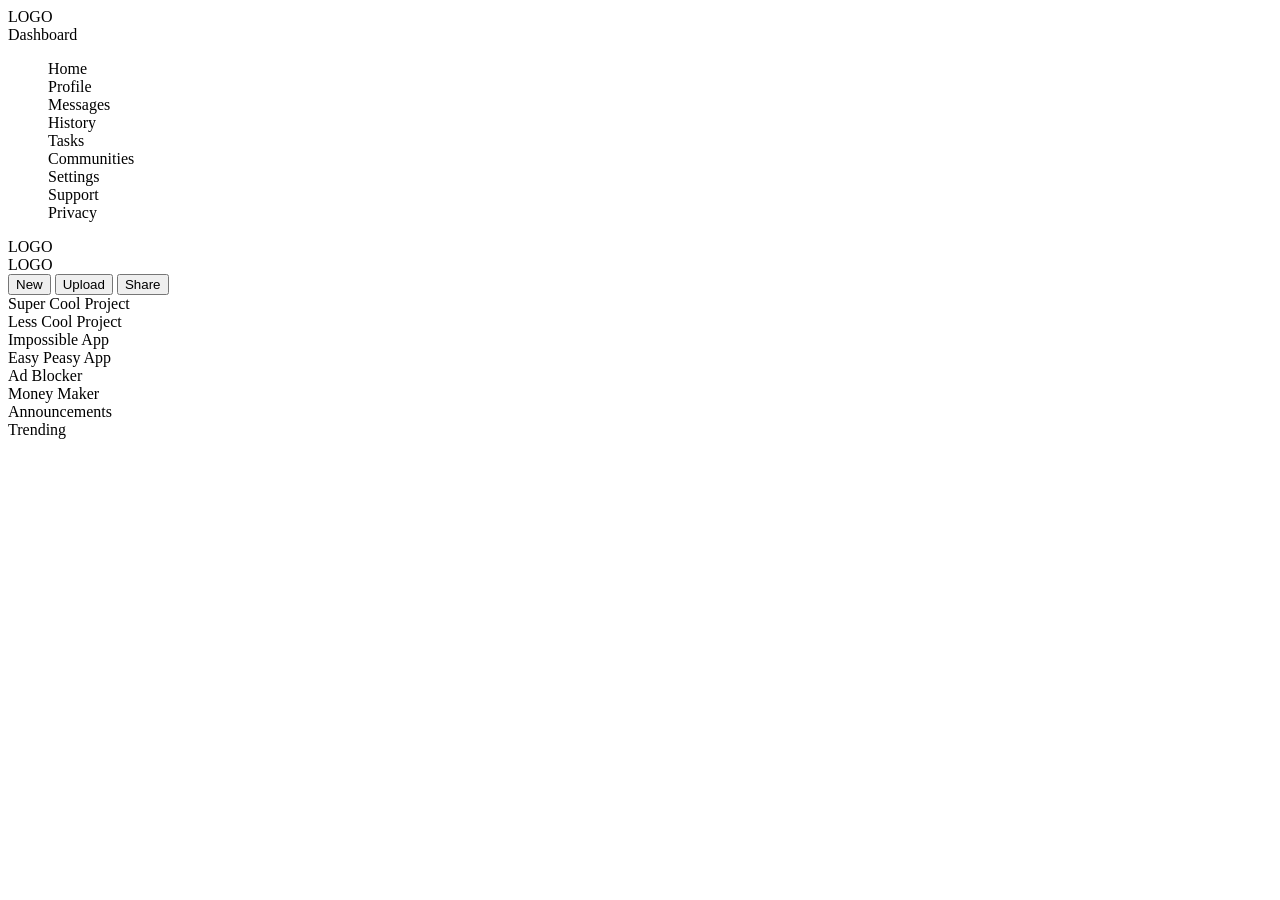
==== index.html @ 953f95b8 "Add basic layout for grid." ====
<!DOCTYPE html>
<html lang="en">
<head>
    <meta charset="UTF-8">
    <meta http-equiv="X-UA-Compatible" content="IE=edge">
    <meta name="viewport" content="width=device-width, initial-scale=1.0">
    <title>Admin Dashboard</title>
    <link rel="stylesheet" href="styles.css">
</head>

<body>
    <div class="webpage">
        <div class="sidebar">
            <div class="dash-logo">LOGO</div>
            <div class="dashboard">Dashboard</div>
            <ul>
                <div class="home">Home</div>
                <div class="profile">Profile</div>
                <div class="messages">Messages</div>
                <div class="history">History</div>
                <div class="tasks">Tasks</div>
                <div class="communities">Communities</div>
                <div class="settings">Settings</div>
                <div class="support">Support</div>
                <div class="privacy">Privacy</div>
            </ul>
        </div>
        <div class="top-bar">
            <div class="search-bar"></div>
            <div class="bar-logo">LOGO</div>
            <div class="notifications-logo">LOGO</div>
            <div class="user"></div>
            <div class="user-icon"></div>
            <div class="greeting"></div>
            <div class="buttons">
                <button>New</button>
                <button>Upload</button>
                <button>Share</button>
            </div>
        </div>
        <div class="projects">
            <div class="projects-one">Super Cool Project</div>
            <div class="projects-two">Less Cool Project</div>
            <div class="projects-three">Impossible App</div>
            <div class="projects-four">Easy Peasy App</div>
            <div class="projects-five">Ad Blocker</div>
            <div class="projects-six">Money Maker</div>
            <div class="announcements">Announcements</div>
            <div class="trending">Trending</div>
        </div>
    </div>
    
</body>
</html>
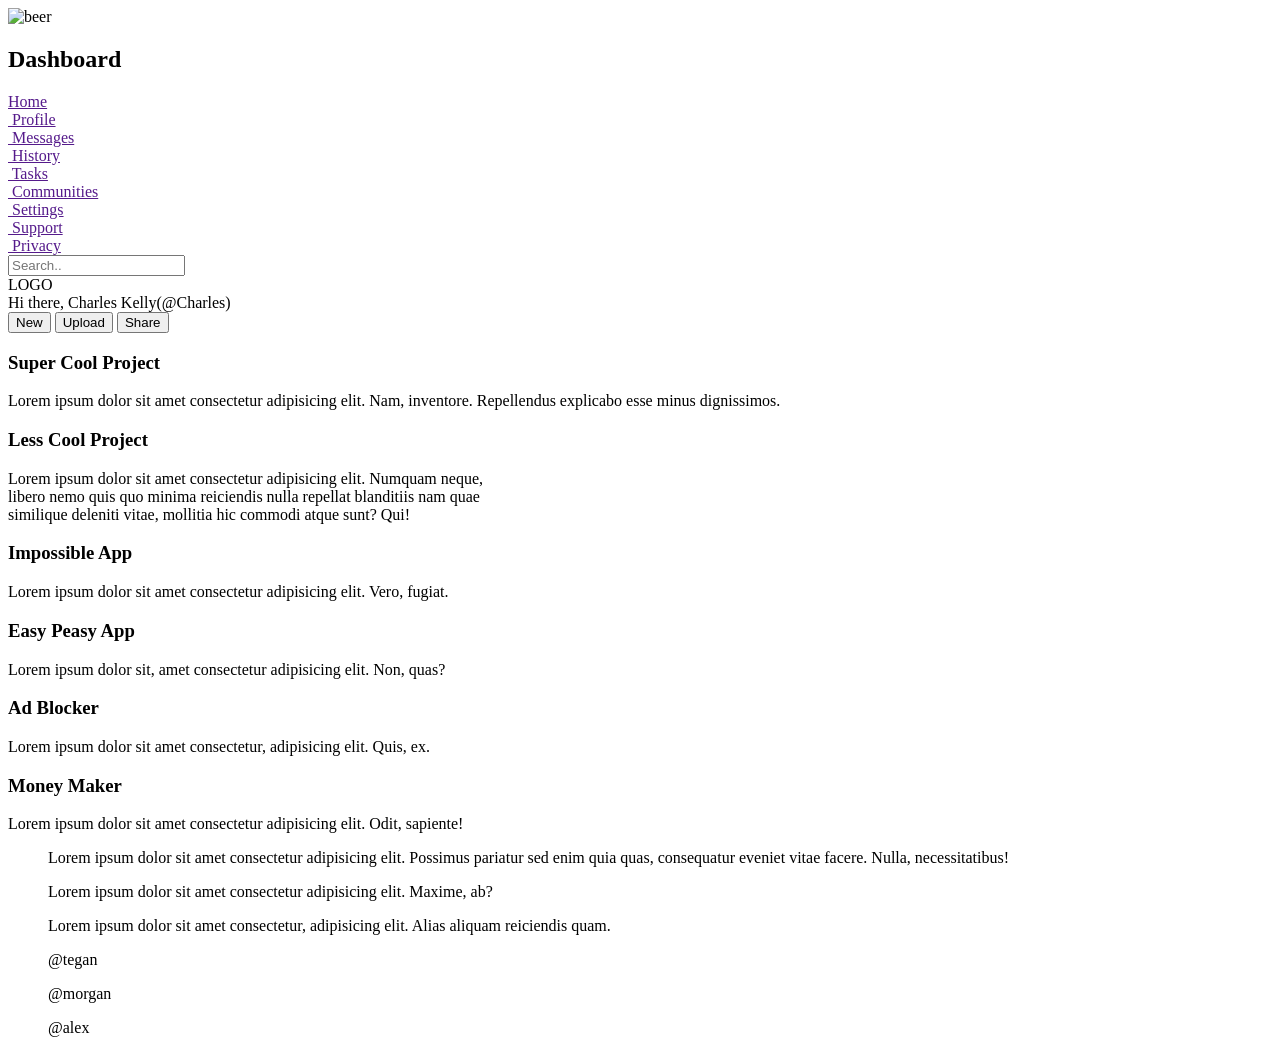
==== commit e467a6ac: "Add container divs." ====
--- a/index.html
+++ b/index.html
@@ -11,43 +11,96 @@
 <body>
     <div class="webpage">
         <div class="sidebar">
-            <div class="dash-logo">LOGO</div>
-            <div class="dashboard">Dashboard</div>
-            <ul>
-                <div class="home">Home</div>
-                <div class="profile">Profile</div>
-                <div class="messages">Messages</div>
-                <div class="history">History</div>
-                <div class="tasks">Tasks</div>
-                <div class="communities">Communities</div>
-                <div class="settings">Settings</div>
-                <div class="support">Support</div>
-                <div class="privacy">Privacy</div>
-            </ul>
+            <div class="sidelogo">
+                <div class="dash-logo">
+                    <img src="glass-mug-variant.png" alt="beer">
+                </div>
+                <div class="dashboard">
+                   <h2>Dashboard</h2> 
+                </div>
+            </div>
+           <div class="links">
+            <div class="top-half-sidebar">
+                <div class="home"><a href=""><img src="home.png" alt="">Home</a></div>
+                <div class="profile"><a href=""><img src="account.png" alt=""> Profile</a></div>
+                <div class="messages"><a href=""><img src="message.png" alt=""> Messages</a></div>
+                <div class="history"><a href=""><img src="history.png" alt=""> History</a></div>
+                <div class="tasks"><a href=""><img src="clipboard-list-outline.png" alt=""> Tasks</a></div>
+                <div class="communities"><a href=""><img src="account-group-outline.png" alt=""> Communities</a></div>
+            </div>
+            <div class="bottom-half-sidebar">
+                <div class="settings"><a href=""><img src="cog-outline.png" alt=""> Settings</a></div>
+                <div class="support"><a href=""><img src="account-question-outline.png" alt=""> Support</a></div>
+                <div class="privacy"><a href=""><img src="shield-check.png" alt=""> Privacy</a></div>
+                </div>
+           </div>
+            
         </div>
-        <div class="top-bar">
-            <div class="search-bar"></div>
-            <div class="bar-logo">LOGO</div>
-            <div class="notifications-logo">LOGO</div>
-            <div class="user"></div>
-            <div class="user-icon"></div>
-            <div class="greeting"></div>
-            <div class="buttons">
-                <button>New</button>
-                <button>Upload</button>
-                <button>Share</button>
+      
+            <div class="top-bar">
+                <div class="search-bar">
+                    <div class="input">
+                        <img src="icons8-search-24.png" alt=""><input type="text" placeholder="Search.."> 
+                    </div>
+                    <div class="bar-logo"></div>
+                </div>
+                <div class="notifications-logo">LOGO</div>
+                <div class="user"></div>
+                <div class="bottom-bar">
+                    <div class="user-icon"></div>
+                    <div class="greeting">Hi there, Charles Kelly(@Charles)</div>
+                    <div class="buttons">
+                        <button>New</button>
+                        <button>Upload</button>
+                        <button>Share</button>
+                    </div>
+
+                </div>
+               
             </div>
-        </div>
-        <div class="projects">
-            <div class="projects-one">Super Cool Project</div>
-            <div class="projects-two">Less Cool Project</div>
-            <div class="projects-three">Impossible App</div>
-            <div class="projects-four">Easy Peasy App</div>
-            <div class="projects-five">Ad Blocker</div>
-            <div class="projects-six">Money Maker</div>
-            <div class="announcements">Announcements</div>
-            <div class="trending">Trending</div>
-        </div>
+            <div class="container">
+                <div class="projects">
+                    <div class="projects-one">
+                        <h3>Super Cool Project</h3>
+                        <p>Lorem ipsum dolor sit amet consectetur adipisicing elit. 
+                            Nam, inventore. Repellendus explicabo esse minus dignissimos.</p>
+                    </div>
+                    <div class="projects-two">
+                        <h3>Less Cool Project</h3>
+                        <p>Lorem ipsum dolor sit amet consectetur adipisicing elit. Numquam neque, <br>
+                            libero nemo quis quo minima reiciendis nulla repellat blanditiis nam quae <br>
+                            similique deleniti vitae, mollitia hic commodi atque sunt? Qui!</p>
+                    </div>
+                    <div class="projects-three">
+                        <h3>Impossible App</h3>
+                        <p>Lorem ipsum dolor sit amet consectetur adipisicing elit. Vero, fugiat.</p>
+                    </div>
+                    <div class="projects-four">
+                        <h3>Easy Peasy App</h3>
+                        <p>Lorem ipsum dolor sit, amet consectetur adipisicing elit. Non, quas?</p>
+                    </div>
+                    <div class="projects-five">
+                        <h3>Ad Blocker</h3>
+                        <p>Lorem ipsum dolor sit amet consectetur, adipisicing elit. Quis, ex.</p>
+                    </div>
+                    <div class="projects-six">
+                        <h3>Money Maker</h3>
+                        <p>Lorem ipsum dolor sit amet consectetur adipisicing elit. Odit, sapiente!</p>
+                    </div>
+                </div>
+                <div class="right-side">
+                    <div class="announcements">
+                        <ul>Lorem ipsum dolor sit amet consectetur adipisicing elit. Possimus pariatur sed enim quia quas, consequatur eveniet vitae facere. Nulla, necessitatibus!</ul>
+                        <ul>Lorem ipsum dolor sit amet consectetur adipisicing elit. Maxime, ab?</ul>
+                        <ul>Lorem ipsum dolor sit amet consectetur, adipisicing elit. Alias aliquam reiciendis quam.</ul>
+                    </div>
+                    <div class="trending">
+                        <ul>@tegan</ul>
+                        <ul>@morgan</ul>
+                        <ul>@alex</ul>
+                    </div>
+                </div>
+            </div>  
     </div>
     
 </body>
--- a/styles.css
+++ b/styles.css
@@ -0,0 +1,3 @@
+.webpage {
+    display:grid;
+}
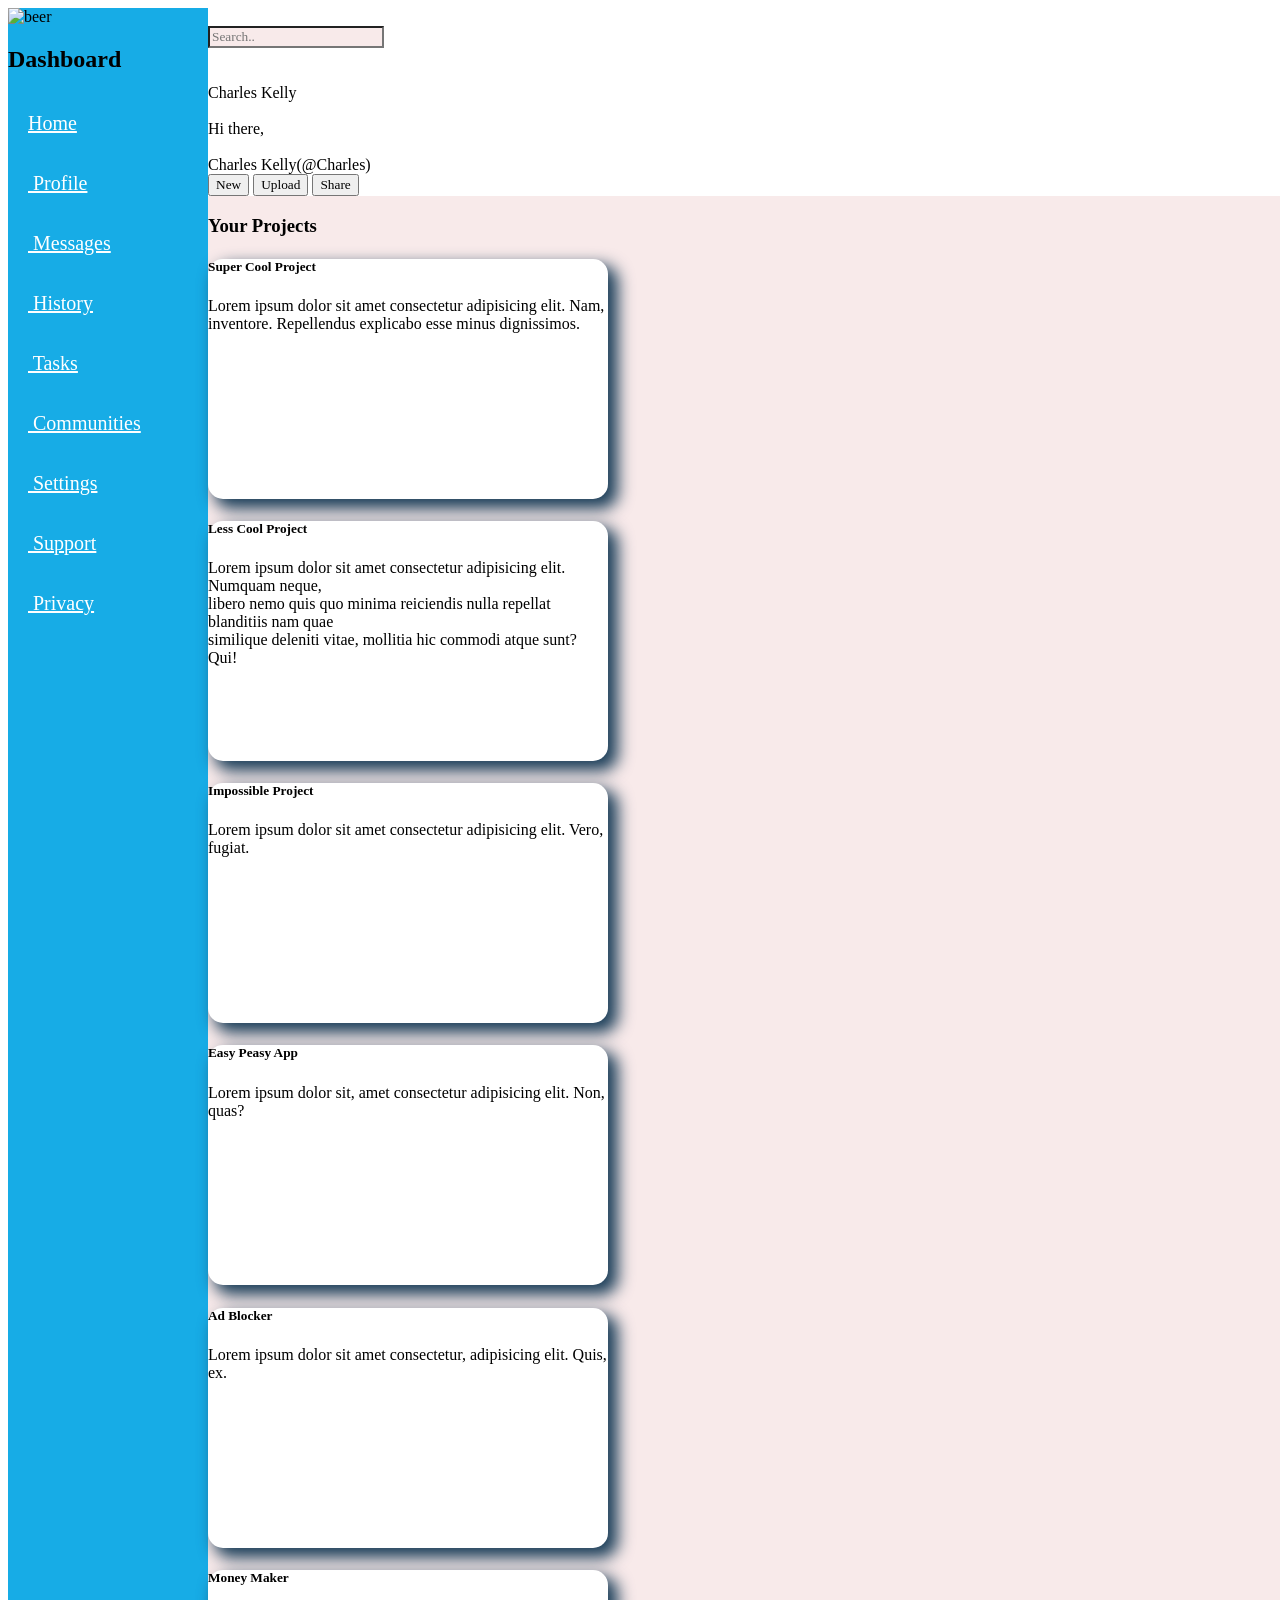
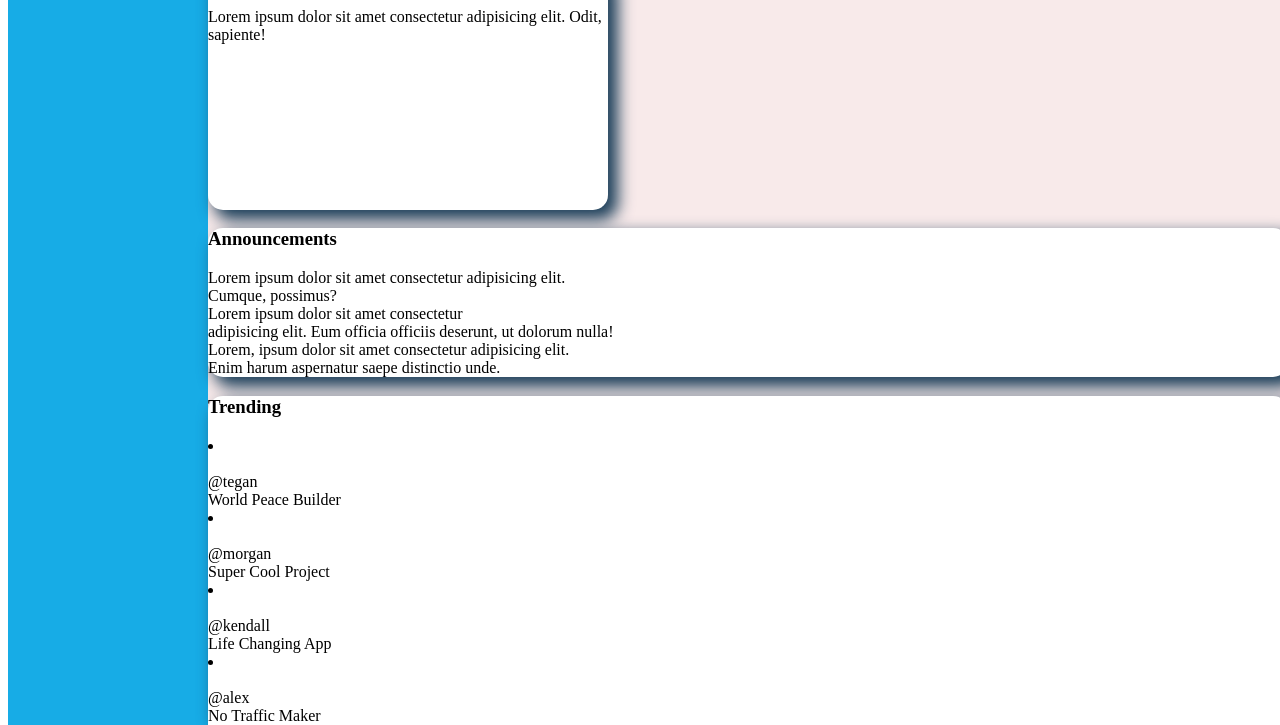
==== commit 53c999ca: "Add username and icons to index. Add container for projects and announcements." ====
--- a/index.html
+++ b/index.html
@@ -6,102 +6,183 @@
     <meta name="viewport" content="width=device-width, initial-scale=1.0">
     <title>Admin Dashboard</title>
     <link rel="stylesheet" href="styles.css">
+    <link rel="preconnect" href="https://fonts.googleapis.com">
+    <link rel="preconnect" href="https://fonts.gstatic.com" crossorigin>
+    <link href="https://fonts.googleapis.com/css2?family=Quicksand:wght@300;400;500;600;700&family=Roboto&display=swap" rel="stylesheet">
 </head>
 
 <body>
     <div class="webpage">
         <div class="sidebar">
-            <div class="sidelogo">
+            <div class="header">
                 <div class="dash-logo">
                     <img src="glass-mug-variant.png" alt="beer">
                 </div>
                 <div class="dashboard">
-                   <h2>Dashboard</h2> 
+                    <h2>Dashboard</h2> 
                 </div>
             </div>
-           <div class="links">
-            <div class="top-half-sidebar">
-                <div class="home"><a href=""><img src="home.png" alt="">Home</a></div>
-                <div class="profile"><a href=""><img src="account.png" alt=""> Profile</a></div>
-                <div class="messages"><a href=""><img src="message.png" alt=""> Messages</a></div>
-                <div class="history"><a href=""><img src="history.png" alt=""> History</a></div>
-                <div class="tasks"><a href=""><img src="clipboard-list-outline.png" alt=""> Tasks</a></div>
-                <div class="communities"><a href=""><img src="account-group-outline.png" alt=""> Communities</a></div>
+ 
+            <div class="links">
+                <div class="top-half-sidebar">
+                    <div class="home"><a href=""><img src="home.png" alt="">Home</a></div>
+                    <div class="profile"><a href=""><img src="account.png" alt=""> Profile</a></div>
+                    <div class="messages"><a href=""><img src="message.png" alt=""> Messages</a></div>
+                    <div class="history"><a href=""><img src="history.png" alt=""> History</a></div>
+                    <div class="tasks"><a href=""><img src="clipboard-list-outline.png" alt=""> Tasks</a></div>
+                    <div class="communities"><a href=""><img src="account-group-outline.png" alt=""> Communities</a></div>
+                </div>
+                <div class="bottom-half-sidebar">
+                    <div class="settings"><a href=""><img src="cog-outline.png" alt=""> Settings</a></div>
+                    <div class="support"><a href=""><img src="account-question-outline.png" alt=""> Support</a></div>
+                    <div class="privacy"><a href=""><img src="shield-check.png" alt=""> Privacy</a></div>
+                </div>
             </div>
-            <div class="bottom-half-sidebar">
-                <div class="settings"><a href=""><img src="cog-outline.png" alt=""> Settings</a></div>
-                <div class="support"><a href=""><img src="account-question-outline.png" alt=""> Support</a></div>
-                <div class="privacy"><a href=""><img src="shield-check.png" alt=""> Privacy</a></div>
+        </div>
+
+      
+        <div class="top-header">
+            <div class="top-half-header">
+                <div class="top-left-header">
+                  <div class="search-logo">
+                    <img src="icons8-search-24.png" alt="">
+                    </div>
+                    <div class="search-bar">
+                        <div class="input">
+                            <input type="text" placeholder="Search.."> 
+                        </div>
+                    </div>  
+                </div>  
+                <div class="top-right-header">
+                    <div class="notifications-logo">
+                        <img src="notification.png" alt="">
+                    </div>
+                    <div class="user-icon">
+                        <img src="cute-cat-gaming-cartoon/36..04.jpg" alt="">
+                    </div>
+                    <div class="userName">Charles Kelly</div>
+                </div>  
+            </div>
+            <div class="bottom-half-header">
+                <div class="bottom-left-header">
+                    <div class="user-icon">
+                        <img src="cute-cat-gaming-cartoon/36..04.jpg" alt="">
+                    </div>
+                    <div class="greeting">Hi there, <br><br>Charles Kelly(@Charles)</div>   
                 </div>
-           </div>
-            
-        </div>
-      
-            <div class="top-bar">
-                <div class="search-bar">
-                    <div class="input">
-                        <img src="icons8-search-24.png" alt=""><input type="text" placeholder="Search.."> 
-                    </div>
-                    <div class="bar-logo"></div>
-                </div>
-                <div class="notifications-logo">LOGO</div>
-                <div class="user"></div>
-                <div class="bottom-bar">
-                    <div class="user-icon"></div>
-                    <div class="greeting">Hi there, Charles Kelly(@Charles)</div>
+                <div class="bottom-right-header">
                     <div class="buttons">
-                        <button>New</button>
-                        <button>Upload</button>
-                        <button>Share</button>
-                    </div>
-
+                        <button class="new">New</button>
+                        <button class="upload">Upload</button>
+                        <button class="share">Share</button>
+                    </div>   
                 </div>
                
             </div>
-            <div class="container">
+        </div>
+
+        <div class="container">
+            <div class="projects-container">
+                <h3>Your Projects</h3>
                 <div class="projects">
                     <div class="projects-one">
-                        <h3>Super Cool Project</h3>
+                        <h5 class="title">Super Cool Project</h3>
                         <p>Lorem ipsum dolor sit amet consectetur adipisicing elit. 
                             Nam, inventore. Repellendus explicabo esse minus dignissimos.</p>
+                        <div class="actions">
+                            <span class="icons"></span>
+                            <span class="icons"></span>
+                            <span class="icons"></span>
+                        </div>
                     </div>
                     <div class="projects-two">
-                        <h3>Less Cool Project</h3>
-                        <p>Lorem ipsum dolor sit amet consectetur adipisicing elit. Numquam neque, <br>
-                            libero nemo quis quo minima reiciendis nulla repellat blanditiis nam quae <br>
-                            similique deleniti vitae, mollitia hic commodi atque sunt? Qui!</p>
+                        <div class="card-two">
+                            <h5 class="title">Less Cool Project</h3>
+                                <p>Lorem ipsum dolor sit amet consectetur adipisicing elit. Numquam neque, <br>
+                                    libero nemo quis quo minima reiciendis nulla repellat blanditiis nam quae <br>
+                                    similique deleniti vitae, mollitia hic commodi atque sunt? Qui!</p>
+                        </div>
                     </div>
                     <div class="projects-three">
-                        <h3>Impossible App</h3>
+                        <h5 class="title">Impossible Project</h5>
                         <p>Lorem ipsum dolor sit amet consectetur adipisicing elit. Vero, fugiat.</p>
                     </div>
                     <div class="projects-four">
-                        <h3>Easy Peasy App</h3>
+                        <h5>Easy Peasy App</h5>
                         <p>Lorem ipsum dolor sit, amet consectetur adipisicing elit. Non, quas?</p>
                     </div>
                     <div class="projects-five">
-                        <h3>Ad Blocker</h3>
+                        <h5 class="title">Ad Blocker</h3>
                         <p>Lorem ipsum dolor sit amet consectetur, adipisicing elit. Quis, ex.</p>
                     </div>
                     <div class="projects-six">
-                        <h3>Money Maker</h3>
+                        <h5 class="title">Money Maker</h3>
                         <p>Lorem ipsum dolor sit amet consectetur adipisicing elit. Odit, sapiente!</p>
                     </div>
                 </div>
+            </div>
+                
                 <div class="right-side">
-                    <div class="announcements">
-                        <ul>Lorem ipsum dolor sit amet consectetur adipisicing elit. Possimus pariatur sed enim quia quas, consequatur eveniet vitae facere. Nulla, necessitatibus!</ul>
-                        <ul>Lorem ipsum dolor sit amet consectetur adipisicing elit. Maxime, ab?</ul>
-                        <ul>Lorem ipsum dolor sit amet consectetur, adipisicing elit. Alias aliquam reiciendis quam.</ul>
+                    <div class="announcements-container">
+                        <h3>Announcements</h3>
+                        <div class="announcements">
+                            <div class="client-update">
+                                <div class="news-one">Lorem ipsum dolor sit amet consectetur adipisicing elit. <br>Cumque, possimus?</div>
+                            </div>
+                            <div class="client-update-two">
+                                <div class="news-two">Lorem ipsum dolor sit amet consectetur <br>adipisicing elit. Eum officia officiis deserunt, ut dolorum nulla!</div>
+                            </div>
+                            <div class="client-update-three">
+                                <div class="news-three">Lorem, ipsum dolor sit amet consectetur adipisicing elit.<br> Enim harum aspernatur saepe distinctio unde.</div>
+                            </div>       
+                        </div>
                     </div>
-                    <div class="trending">
-                        <ul>@tegan</ul>
-                        <ul>@morgan</ul>
-                        <ul>@alex</ul>
+                    
+                    <div class="trending-container">
+                        <h3>Trending</h3>
+                        <div class="trending">
+                          <li class="trending1">
+                            <div class="picture">
+                                <img src="man (1).png" alt="">
+                            </div>
+                            <div class="user">
+                                <div class="name">@tegan</div>
+                                <div class="bio">World Peace Builder</div>
+                            </div>
+                          </li>
+                          <li class="trending2">
+                            <div class="picture">
+                                <img src="man (32).png" alt="">
+                            </div>
+                            <div class="user">
+                                <div class="name">@morgan</div>
+                                <div class="bio">Super Cool Project</div>
+                            </div>
+                          </li>
+                          <li class="trending3">
+                            <div class="picture">
+                                <img src="woman (1).png" alt="">
+                            </div>
+                            <div class="user">
+                                <div class="name">@kendall</div>
+                                <div class="bio">Life Changing App</div>
+                            </div>
+                          </li>
+                          <li class="trending4">
+                            <div class="picture">
+                                <img src="woman (2).png" alt="">
+                            </div>
+                            <div class="user">
+                                <div class="name">@alex</div>
+                                <div class="bio">No Traffic Maker</div>
+                            </div>
+                          </li>
+                            
+                        </div>
                     </div>
+                   
                 </div>
-            </div>  
-    </div>
-    
+        </div>  
+    </div>  
 </body>
 </html>
--- a/styles.css
+++ b/styles.css
@@ -1,3 +1,94 @@
+@font-face {
+    font-family: odinfont;
+    src: url(Roboto-Regular.ttf);
+}
+
+*{
+    font-family: odinfont;
+}
+
+
+
 .webpage {
+    width: 100vw;
+    height: 100vh;
     display:grid;
-}+    grid-template-columns: 200px 1fr;
+    grid-template-rows: auto 1fr;
+    grid-template-areas:
+        "sidebar header"
+        "sidebar content";
+}
+
+/*----------- Sidebar-----------*/
+
+a{
+
+    color:white;
+    padding:1em;
+    font-size: 20px;
+    line-height: 300%;
+
+}
+
+.sidebar{
+    grid-area: sidebar;
+    background-color: rgb(23, 172, 230);
+}
+
+.top-bar{
+    grid-area: header;
+    padding:2em;
+    box-shadow: 8px 8px 16px 2px #1b3e59
+}
+
+.sidelogo{
+    display:flex;
+    color:white;
+    letter-spacing: 1px;
+}
+
+/*-----------Content-----------*/
+
+
+.container {
+    background-color: rgba(172, 13, 13, 0.088);
+}
+
+.links {
+    display:flex;
+    flex-direction: column;
+    line-height: 200%;
+    justify-content: center;
+
+}
+
+input {
+    background-color: rgba(172, 13, 13, 0.088);
+
+}
+
+.trending {
+    grid-area: trending;
+    background-color:white;
+}
+
+.projects{
+    grid-area: projects;
+}
+
+.projects > div {
+    background-color: white;
+    border-radius: 15px;
+    box-shadow: 8px 8px 16px 2px #1b3e59;
+    min-width: 300px;
+    max-width: 400px;
+    min-height:240px;
+    font-family: odinfont;
+}
+
+.right-side > div {
+    background-color: white;
+    border-radius: 15px;
+    box-shadow: 8px 8px 16px 2px #1b3e59
+}
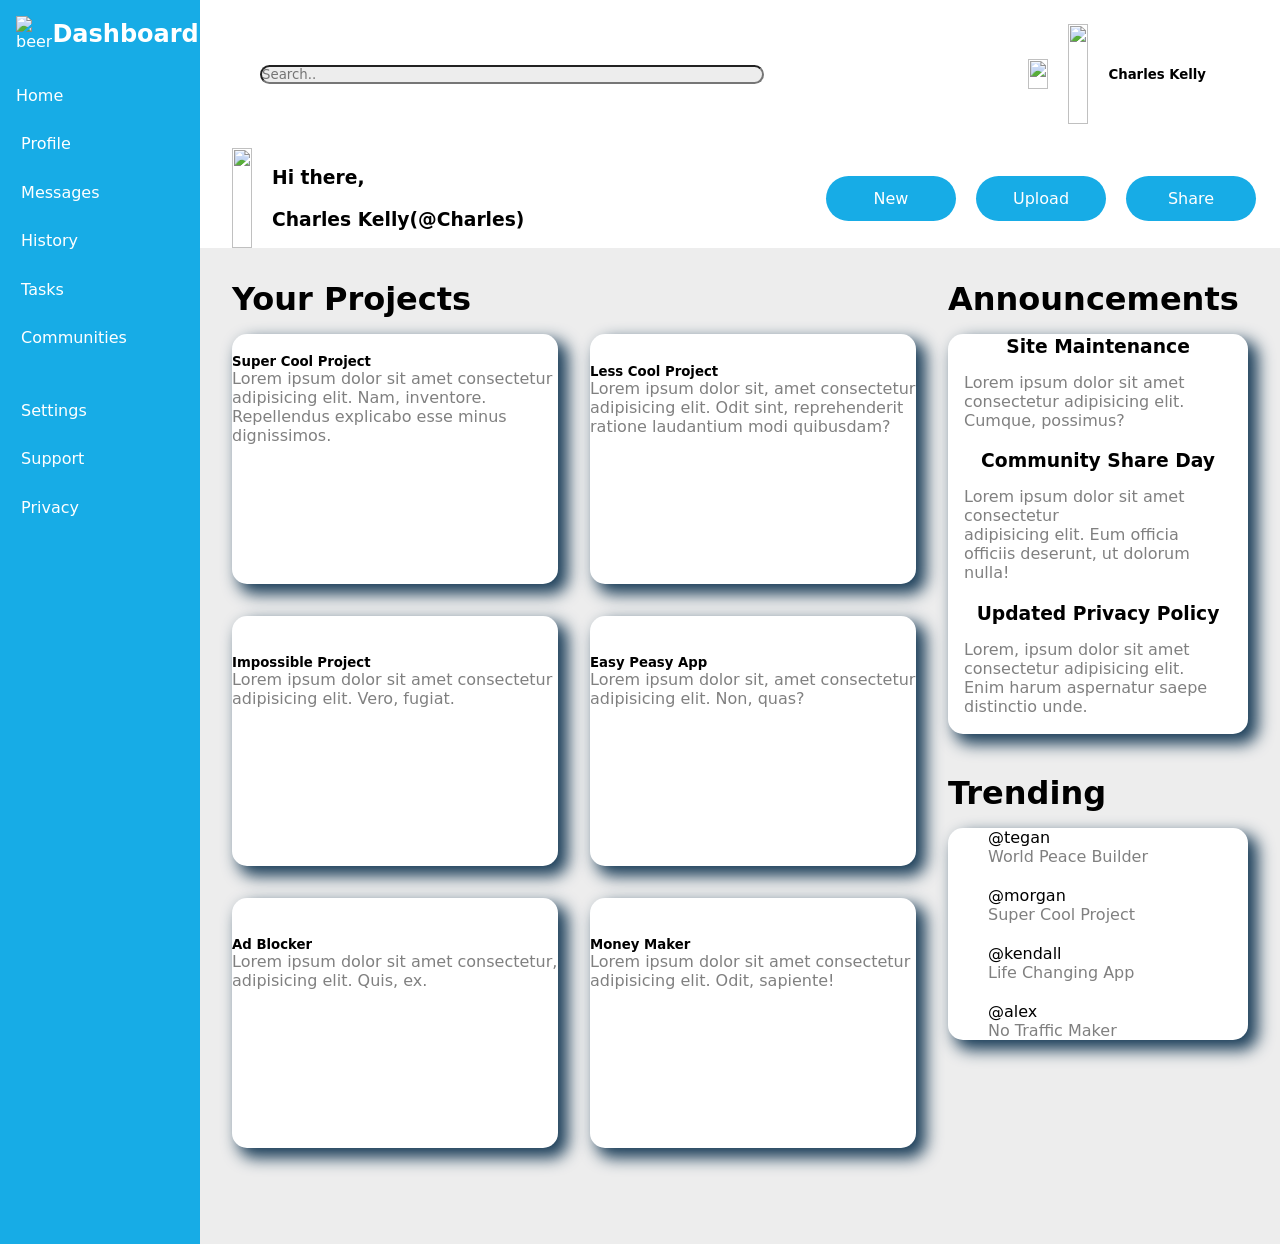
==== commit 3deb2365: "Position action icons." ====
--- a/index.html
+++ b/index.html
@@ -9,6 +9,7 @@
     <link rel="preconnect" href="https://fonts.googleapis.com">
     <link rel="preconnect" href="https://fonts.gstatic.com" crossorigin>
     <link href="https://fonts.googleapis.com/css2?family=Quicksand:wght@300;400;500;600;700&family=Roboto&display=swap" rel="stylesheet">
+    <link href="https://fonts.googleapis.com/icon?family=Material+Icons"  rel="stylesheet">
 </head>
 
 <body>
@@ -60,7 +61,7 @@
                     <div class="user-icon">
                         <img src="cute-cat-gaming-cartoon/36..04.jpg" alt="">
                     </div>
-                    <div class="userName">Charles Kelly</div>
+                    <h5 class="userName">Charles Kelly</h5>
                 </div>  
             </div>
             <div class="bottom-half-header">
@@ -68,7 +69,7 @@
                     <div class="user-icon">
                         <img src="cute-cat-gaming-cartoon/36..04.jpg" alt="">
                     </div>
-                    <div class="greeting">Hi there, <br><br>Charles Kelly(@Charles)</div>   
+                    <h3 class="greeting">Hi there,<br><br>Charles Kelly(@Charles)</h3>   
                 </div>
                 <div class="bottom-right-header">
                     <div class="buttons">
@@ -83,63 +84,104 @@
 
         <div class="container">
             <div class="projects-container">
-                <h3>Your Projects</h3>
+                <h1 class="title">Your Projects</h1>
                 <div class="projects">
-                    <div class="projects-one">
-                        <h5 class="title">Super Cool Project</h3>
-                        <p>Lorem ipsum dolor sit amet consectetur adipisicing elit. 
-                            Nam, inventore. Repellendus explicabo esse minus dignissimos.</p>
-                        <div class="actions">
-                            <span class="icons"></span>
-                            <span class="icons"></span>
-                            <span class="icons"></span>
-                        </div>
-                    </div>
-                    <div class="projects-two">
-                        <div class="card-two">
-                            <h5 class="title">Less Cool Project</h3>
-                                <p>Lorem ipsum dolor sit amet consectetur adipisicing elit. Numquam neque, <br>
-                                    libero nemo quis quo minima reiciendis nulla repellat blanditiis nam quae <br>
-                                    similique deleniti vitae, mollitia hic commodi atque sunt? Qui!</p>
-                        </div>
-                    </div>
-                    <div class="projects-three">
-                        <h5 class="title">Impossible Project</h5>
-                        <p>Lorem ipsum dolor sit amet consectetur adipisicing elit. Vero, fugiat.</p>
-                    </div>
-                    <div class="projects-four">
-                        <h5>Easy Peasy App</h5>
-                        <p>Lorem ipsum dolor sit, amet consectetur adipisicing elit. Non, quas?</p>
-                    </div>
-                    <div class="projects-five">
-                        <h5 class="title">Ad Blocker</h3>
-                        <p>Lorem ipsum dolor sit amet consectetur, adipisicing elit. Quis, ex.</p>
-                    </div>
-                    <div class="projects-six">
-                        <h5 class="title">Money Maker</h3>
-                        <p>Lorem ipsum dolor sit amet consectetur adipisicing elit. Odit, sapiente!</p>
-                    </div>
-                </div>
-            </div>
-                
+                    <div class="card">
+                        <div class="projects-one">
+                            <h5 class="title">Super Cool Project</h5>
+                            <p class="index">Lorem ipsum dolor sit amet consectetur adipisicing elit. 
+                                Nam, inventore. Repellendus explicabo esse minus dignissimos.</p>
+                        </div>
+                        <div class="actions">
+                            <span class="icons"><img src="heart (1).png" alt=""></span>
+                            <span class="icons"><img src="view.png" alt=""></span>
+                            <span class="icons"><img src="edit.png" alt=""></span>
+                        </div>
+                    </div>
+                    <div class="card">
+                        <div class="projects-two">
+                            <h5 class="title">Less Cool Project</h5>
+                            <p class="index">Lorem ipsum dolor sit, amet consectetur adipisicing elit. Odit sint, reprehenderit ratione laudantium modi quibusdam?</p>
+                        </div>
+                        <div class="actions">
+                            <span class="icons"><img src="heart (1).png" alt=""></span>
+                            <span class="icons"><img src="view.png" alt=""></span>
+                            <span class="icons"><img src="edit.png" alt=""></span>
+                        </div>
+                    </div>
+                    <div class="card">
+                        <div class="projects-three">
+                            <h5 class="title">Impossible Project</h5>
+                            <p class="index">Lorem ipsum dolor sit amet consectetur adipisicing elit. Vero, fugiat.</p>
+                        </div>
+                        <div class="actions">
+                            <span class="icons"><img src="heart (1).png" alt=""></span>
+                            <span class="icons"><img src="view.png" alt=""></span>
+                            <span class="icons"><img src="edit.png" alt=""></span>
+                        </div>
+                    </div>
+                    
+                    <div class="card">
+                        <div class="projects-four">
+                            <h5 class="title">Easy Peasy App</h5>
+                            <p class="index">Lorem ipsum dolor sit, amet consectetur adipisicing elit. Non, quas?</p>
+                        </div>
+                        <div class="actions">
+                            <span class="icons"><img src="heart (1).png" alt=""></span>
+                            <span class="icons"><img src="view.png" alt=""></span>
+                            <span class="icons"><img src="edit.png" alt=""></span>
+                        </div>
+                    </div>
+                    
+                    <div class="card">
+                        <div class="projects-five">
+                            <h5 class="title">Ad Blocker</h3>
+                            <p class="index">Lorem ipsum dolor sit amet consectetur, adipisicing elit. Quis, ex.</p>
+                        </div>
+                        <div class="actions">
+                            <span class="icons"><img src="heart (1).png" alt=""></span>
+                            <span class="icons"><img src="view.png" alt=""></span>
+                            <span class="icons"><img src="edit.png" alt=""></span>
+                        </div>
+                    </div>
+                    
+                    <div class="card">
+                        <div class="projects-six">
+                            <h5 class="title">Money Maker</h3>
+                            <p class="index">Lorem ipsum dolor sit amet consectetur adipisicing elit. Odit, sapiente!</p>
+                        </div>
+                        <div class="actions">
+                            <span class="icons"><img src="heart (1).png" alt=""></span>
+                            <span class="icons"><img src="view.png" alt=""></span>
+                            <span class="icons"><img src="edit.png" alt=""></span>
+                        </div>
+                    </div>
+                    
+
+                </div>
+            </div>
+               
                 <div class="right-side">
                     <div class="announcements-container">
-                        <h3>Announcements</h3>
+                        <h1 class="title">Announcements</h1>
                         <div class="announcements">
                             <div class="client-update">
-                                <div class="news-one">Lorem ipsum dolor sit amet consectetur adipisicing elit. <br>Cumque, possimus?</div>
+                                <h3 class="title">Site Maintenance</h3>
+                                <p class="news">Lorem ipsum dolor sit amet consectetur adipisicing elit. <br>Cumque, possimus?</p>
                             </div>
                             <div class="client-update-two">
-                                <div class="news-two">Lorem ipsum dolor sit amet consectetur <br>adipisicing elit. Eum officia officiis deserunt, ut dolorum nulla!</div>
+                                <h3 class="title">Community Share Day</h3>
+                                <p class="news">Lorem ipsum dolor sit amet consectetur <br>adipisicing elit. Eum officia officiis deserunt, ut dolorum nulla!</p>
                             </div>
                             <div class="client-update-three">
-                                <div class="news-three">Lorem, ipsum dolor sit amet consectetur adipisicing elit.<br> Enim harum aspernatur saepe distinctio unde.</div>
+                                <h3 class="title">Updated Privacy Policy</h3>
+                                <p class="news">Lorem, ipsum dolor sit amet consectetur adipisicing elit.<br> Enim harum aspernatur saepe distinctio unde.</p>
                             </div>       
                         </div>
                     </div>
                     
                     <div class="trending-container">
-                        <h3>Trending</h3>
+                        <h1 class="title">Trending</h1>
                         <div class="trending">
                           <li class="trending1">
                             <div class="picture">
--- a/styles.css
+++ b/styles.css
@@ -1,14 +1,17 @@
-@font-face {
-    font-family: odinfont;
-    src: url(Roboto-Regular.ttf);
-}
 
 *{
-    font-family: odinfont;
-}
-
-
-
+    font-family: system-ui, -apple-system, BlinkMacSystemFont, 'Segoe UI', Roboto, Oxygen, Ubuntu, Cantarell, 'Open Sans', 'Helvetica Neue', sans-serif;
+    margin:0;
+    padding:0;
+
+}
+
+html{
+    margin:0;
+    padding:0
+}
+
+/*---------- Main Page----------- */
 .webpage {
     width: 100vw;
     height: 100vh;
@@ -23,72 +26,270 @@
 /*----------- Sidebar-----------*/
 
 a{
-
     color:white;
-    padding:1em;
-    font-size: 20px;
-    line-height: 300%;
-
+    vertical-align: middle;
+    text-decoration: none;
+}
+
+img {
+    align-items: center;
+    text-decoration: none;
+    vertical-align: middle;
 }
 
 .sidebar{
+    color:white;
     grid-area: sidebar;
     background-color: rgb(23, 172, 230);
-}
-
-.top-bar{
+    padding: 1em;
+
+}
+
+.header {
+    display:flex;
+    align-items: center;
+    margin-bottom: 20px;
+}
+
+.links {
+    display:flex;
+    gap:1.5em;
+    flex-direction: column;
+
+}
+
+.top-half-sidebar,
+.bottom-half-sidebar {
+    line-height: 300%;
+}
+
+
+/*-----------Header-----------*/
+
+.top-header{
     grid-area: header;
-    padding:2em;
-    box-shadow: 8px 8px 16px 2px #1b3e59
-}
-
-.sidelogo{
-    display:flex;
+    grid-template-columns: 10% 70% 20%;
+}
+
+input {
+    background-color:rgb(82, 82, 82, 0.1);
+    width: 500px;
+    border-radius: 15px;
+}
+
+.user-icon img {
+    object-fit: cover;
+    height: 100px;
+    width: 100%;
+}
+
+.notifications-logo img {
+    object-fit: cover;
+    height: 30px;
+    width: 100%
+}
+
+.top-half-header{
+    display:flex;
+    justify-content: space-between;
+    align-items: center;
+
+}
+
+.bottom-half-header{
+    display:flex;
+    justify-content: space-between;
+}
+
+
+
+.top-left-header {
+    display:flex;
+    gap:20px;
+    margin-left: 40px;
+    cursor:pointer;
+}
+
+.top-right-header {
+    display:flex;
+    align-items: center;
+    padding:1.5rem;
+    margin-right: 50px;
+    gap:20px;
+}
+
+.bottom-left-header{
+    display:flex;
+    gap:20px;
+    margin-left: 2rem;
+    align-items: center;
+}
+
+.bottom-right-header{
+    display:flex;
+    padding: 1.5rem;
+}
+
+.buttons > button{
+    border-radius: 50px;
+    background-color: rgb(23, 172, 230);
+    cursor:pointer;
+    text-align: center;
     color:white;
-    letter-spacing: 1px;
-}
+    width: 130px;
+    height: 45px;
+    font-size: 16px;
+    border:none;
+}
+
+.buttons {
+    display:flex;
+    justify-content: space-around;
+    align-items: center;
+    gap:20px;
+}
+
+.userName {
+    font-weight:bolder;
+    color:black
+}
+
+
+
 
 /*-----------Content-----------*/
 
 
 .container {
-    background-color: rgba(172, 13, 13, 0.088);
-}
-
-.links {
-    display:flex;
-    flex-direction: column;
-    line-height: 200%;
-    justify-content: center;
-
-}
-
-input {
-    background-color: rgba(172, 13, 13, 0.088);
-
-}
-
-.trending {
-    grid-area: trending;
-    background-color:white;
-}
-
-.projects{
+    grid-area: content ;
+    padding:2rem;
+    display:grid;
+    gap: 2em;
+    background-color:rgb(82, 82, 82, 0.1);
+    grid-template-columns: 1fr auto;
+    grid-template-rows: min-content 1fr;
+    grid-template-areas:
+        "projects notices"
+        "projects trending";
+    justify-content: center;
+}
+
+.projects {
     grid-area: projects;
+    display:grid;
+    grid-template-columns: repeat(auto-fit, minmax(300px, 1fr));
+    grid-auto-rows: 250px;
+    gap:2rem;
+    padding-bottom: 2rem;
+}
+
+.index {
+    color:gray;
+}
+
+.card{
+    display: flex;
+    flex-direction: column;
+    justify-content: center;
+    align-items: center;
+}
+
+.actions{
+    margin-top:100px;
+    display:flex;
+    justify-content: flex-end;
+    align-self: flex-end;
+    align-items: center;
+    gap:1rem;
+    margin-right: 20px;
+}
+
+.right-side {
+    display: flex;
+    flex-direction: column;
+    gap:40px;
+}
+
+
+.announcements {
+    grid-area: notices;
+    display: flex; 
+    flex-direction: column;
+    min-height: 400px;
+    max-width: 300px;
+    justify-content: space-around;
+    align-self: center;
+    align-items: center;
+    background-color: white;
+    border-radius: 15px;
+    box-shadow: 8px 8px 16px 2px #1b3e59;
+
 }
 
 .projects > div {
     background-color: white;
     border-radius: 15px;
     box-shadow: 8px 8px 16px 2px #1b3e59;
-    min-width: 300px;
-    max-width: 400px;
-    min-height:240px;
     font-family: odinfont;
 }
 
-.right-side > div {
+h1.title {
+    margin-bottom: .5em;
+}
+
+.client-update {
+    display:flex;
+    flex-direction: column;
+    align-items: center;
+}
+
+.client-update-two{
+    display:flex;
+    flex-direction: column;
+    align-items: center;
+    align-self: center;
+    justify-content: center;
+}
+
+.client-update-three {
+    display:flex;
+    flex-direction: column;
+    align-items: center;
+    justify-content: center;
+
+}
+
+.trending {
+    grid-area:trending;
+    display:flex;
+    flex-direction: column;
+    box-shadow: 8px 8px 16px 2px #1b3e59;
+    border-radius: 15px;
     background-color: white;
-    border-radius: 15px;
-    box-shadow: 8px 8px 16px 2px #1b3e59
-}
+    gap:20px;
+}
+
+.trending >li {
+    display:flex;
+    align-items: center;
+    gap:20px;
+    margin-left:20px;
+}
+
+li{
+    list-style: none;
+}
+
+.bio {
+    color: gray
+}
+
+.news{
+    color:gray;
+}
+
+p.news{
+    padding:1rem;
+}
+
+
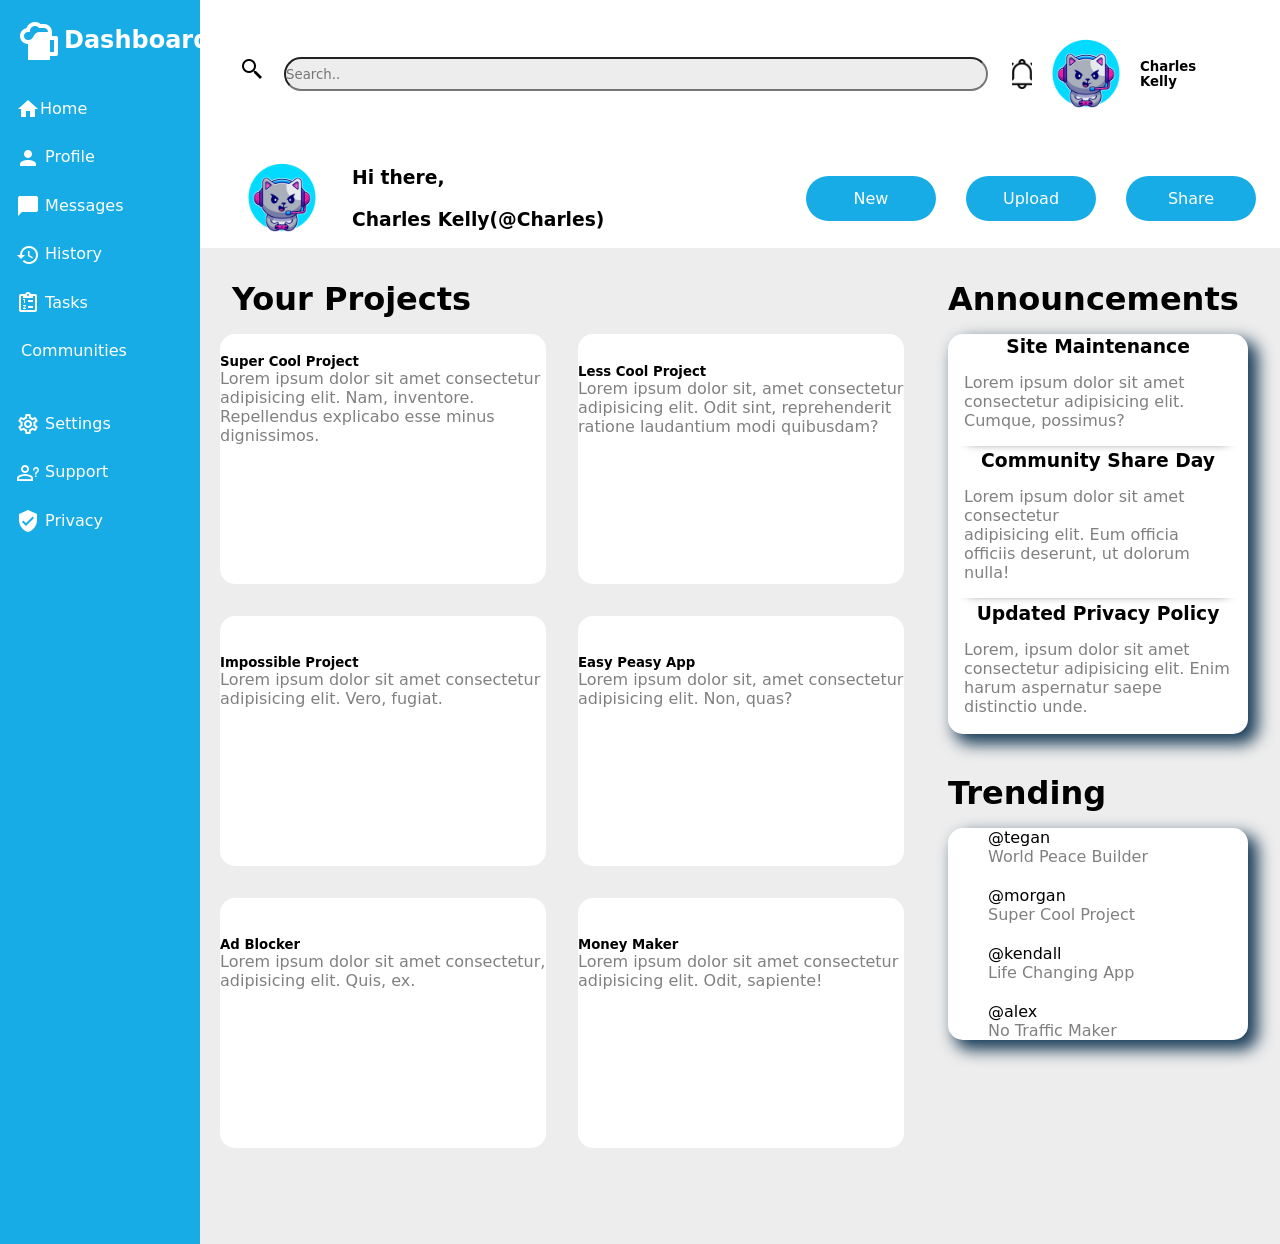
==== commit 6631278f: "Add files via upload Change img urls to match icons in directory." ====
--- a/index.html
+++ b/index.html
@@ -168,6 +168,7 @@
                             <div class="client-update">
                                 <h3 class="title">Site Maintenance</h3>
                                 <p class="news">Lorem ipsum dolor sit amet consectetur adipisicing elit. <br>Cumque, possimus?</p>
+                                <span class="line"></span>
                             </div>
                             <div class="client-update-two">
                                 <h3 class="title">Community Share Day</h3>
@@ -175,7 +176,7 @@
                             </div>
                             <div class="client-update-three">
                                 <h3 class="title">Updated Privacy Policy</h3>
-                                <p class="news">Lorem, ipsum dolor sit amet consectetur adipisicing elit.<br> Enim harum aspernatur saepe distinctio unde.</p>
+                                <p class="news">Lorem, ipsum dolor sit amet consectetur adipisicing elit. Enim harum aspernatur saepe distinctio unde.</p>
                             </div>       
                         </div>
                     </div>
@@ -185,7 +186,7 @@
                         <div class="trending">
                           <li class="trending1">
                             <div class="picture">
-                                <img src="man (1).png" alt="">
+                                <img src="man1.png" alt="">
                             </div>
                             <div class="user">
                                 <div class="name">@tegan</div>
@@ -194,7 +195,7 @@
                           </li>
                           <li class="trending2">
                             <div class="picture">
-                                <img src="man (32).png" alt="">
+                                <img src="man32.png" alt="">
                             </div>
                             <div class="user">
                                 <div class="name">@morgan</div>
@@ -203,7 +204,7 @@
                           </li>
                           <li class="trending3">
                             <div class="picture">
-                                <img src="woman (1).png" alt="">
+                                <img src="woman1.png" alt="">
                             </div>
                             <div class="user">
                                 <div class="name">@kendall</div>
@@ -212,7 +213,7 @@
                           </li>
                           <li class="trending4">
                             <div class="picture">
-                                <img src="woman (2).png" alt="">
+                                <img src="woman2.png" alt="">
                             </div>
                             <div class="user">
                                 <div class="name">@alex</div>
--- a/styles.css
+++ b/styles.css
@@ -31,6 +31,8 @@
     text-decoration: none;
 }
 
+a:hover{color:#ffe800}
+
 img {
     align-items: center;
     text-decoration: none;
@@ -73,8 +75,10 @@
 
 input {
     background-color:rgb(82, 82, 82, 0.1);
-    width: 500px;
-    border-radius: 15px;
+    width: 700px;
+    height: 30px;
+    border-radius: 99em;
+
 }
 
 .user-icon img {
@@ -146,7 +150,13 @@
     display:flex;
     justify-content: space-around;
     align-items: center;
-    gap:20px;
+    gap:30px;
+}
+
+.buttons>button:hover {
+    transform: translateY(-20px);
+    transition:0.5s;
+    box-shadow: 0px 44px 35px 0px rgb(48, 48, 48);
 }
 
 .userName {
@@ -226,11 +236,28 @@
 
 }
 
+.line {
+    width:300px;
+    box-shadow: 0px 54px 3px -24px rgb(188, 178, 188);
+}
+
 .projects > div {
     background-color: white;
     border-radius: 15px;
+    /* box-shadow: 8px 8px 16px 2px #1b3e59; */
+    font-family: odinfont;
+}
+
+.projects > .card {
+   cursor: pointer;
+   transition:0.3s;
+   transform:translateX(-0.75em);
+   transition: transform 200ms;
+}
+
+.projects >.card:hover{
+    transform: none;
     box-shadow: 8px 8px 16px 2px #1b3e59;
-    font-family: odinfont;
 }
 
 h1.title {
@@ -241,6 +268,8 @@
     display:flex;
     flex-direction: column;
     align-items: center;
+    box-shadow: 0px 15px 10px -20px #111;    
+
 }
 
 .client-update-two{
@@ -249,6 +278,8 @@
     align-items: center;
     align-self: center;
     justify-content: center;
+    box-shadow: 0px 15px 10px -20px #111;    
+
 }
 
 .client-update-three {
@@ -292,4 +323,3 @@
     padding:1rem;
 }
 
-
